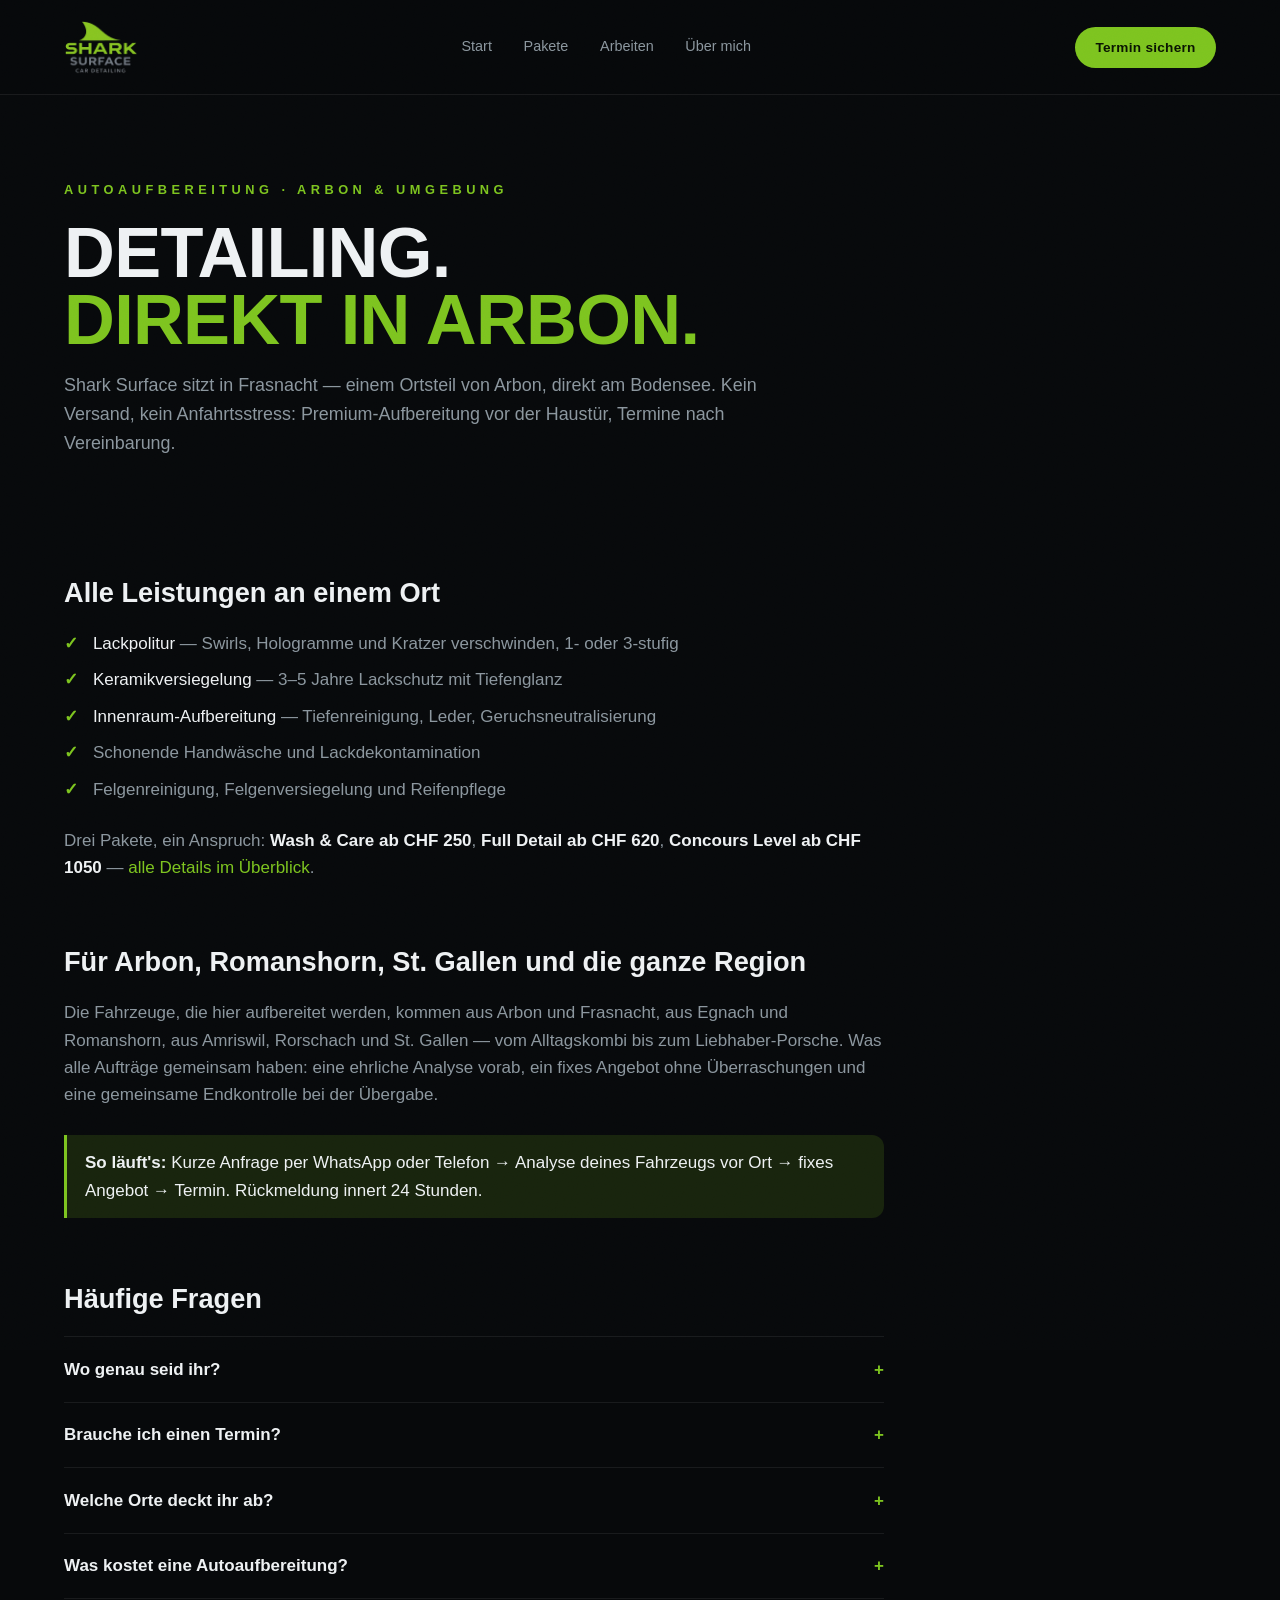
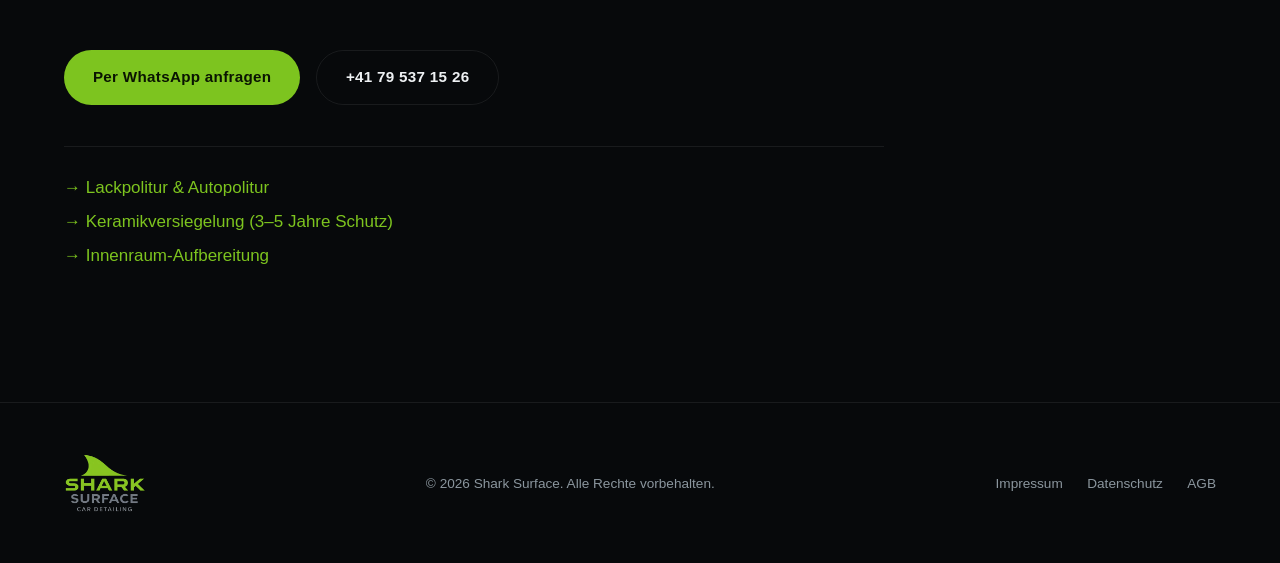
==== site/autoaufbereitung-arbon.html @ 65bb44ad "4 SEO-Unterseiten: Keramikversiegelung, Lackpolitur, Innenraum, Arbon & Region - Eigenständige Seite" ====
<!DOCTYPE html>
<html lang="de">
<head>
  <meta charset="UTF-8">
  <meta name="viewport" content="width=device-width, initial-scale=1.0">
  <title>Autoaufbereitung Arbon — Shark Surface Car Detailing</title>
  <meta name="description" content="Autoaufbereitung direkt in Arbon (Frasnacht): Handwäsche, Lackpolitur, Keramikversiegelung, Innenraum-Aufbereitung. Auch für Romanshorn, Amriswil &amp; St. Gallen.">
  <link rel="canonical" href="https://sharksurface.ch/autoaufbereitung-arbon.html">
  <meta property="og:type" content="website">
  <meta property="og:site_name" content="Shark Surface">
  <meta property="og:title" content="Autoaufbereitung Arbon — Shark Surface Car Detailing">
  <meta property="og:description" content="Autoaufbereitung direkt in Arbon (Frasnacht): Handwäsche, Lackpolitur, Keramikversiegelung, Innenraum-Aufbereitung.">
  <meta property="og:url" content="https://sharksurface.ch/autoaufbereitung-arbon.html">
  <meta property="og:image" content="https://sharksurface.ch/assets/img/hero.webp">
  <meta property="og:locale" content="de_CH">
  <script type="application/ld+json">
  {
    "@context": "https://schema.org",
    "@graph": [
      {
        "@type": "BreadcrumbList",
        "itemListElement": [
          {
            "@type": "ListItem",
            "position": 1,
            "name": "Start",
            "item": "https://sharksurface.ch/"
          },
          {
            "@type": "ListItem",
            "position": 2,
            "name": "Autoaufbereitung Arbon",
            "item": "https://sharksurface.ch/autoaufbereitung-arbon.html"
          }
        ]
      },
      {
        "@type": "Service",
        "name": "Autoaufbereitung Arbon",
        "serviceType": "Autoaufbereitung und Car Detailing",
        "description": "Komplette Fahrzeugaufbereitung in Arbon (Ortsteil Frasnacht): Handwäsche, Lackpolitur, Keramikversiegelung und Innenraum-Aufbereitung.",
        "url": "https://sharksurface.ch/autoaufbereitung-arbon.html",
        "areaServed": [
          "Arbon",
          "Frasnacht",
          "Egnach",
          "Romanshorn",
          "Amriswil",
          "Rorschach",
          "St. Gallen",
          "Thurgau"
        ],
        "provider": {
          "@type": "AutomotiveBusiness",
          "name": "Shark Surface",
          "telephone": "+41795371526",
          "address": {
            "@type": "PostalAddress",
            "streetAddress": "Egnacherstrasse 60",
            "addressLocality": "Frasnacht",
            "postalCode": "9320",
            "addressCountry": "CH"
          }
        }
      },
      {
        "@type": "FAQPage",
        "mainEntity": [
          {
            "@type": "Question",
            "name": "Wo genau seid ihr?",
            "acceptedAnswer": {
              "@type": "Answer",
              "text": "Egnacherstrasse 60, 9320 Frasnacht — Frasnacht gehört zu Arbon, direkt am Bodensee. Termine nach Vereinbarung."
            }
          },
          {
            "@type": "Question",
            "name": "Brauche ich einen Termin?",
            "acceptedAnswer": {
              "@type": "Answer",
              "text": "Ja — gearbeitet wird ausschliesslich nach Vereinbarung, damit jedes Fahrzeug die volle Aufmerksamkeit bekommt. Rückmeldung auf Anfragen innert 24 Stunden."
            }
          },
          {
            "@type": "Question",
            "name": "Welche Orte deckt ihr ab?",
            "acceptedAnswer": {
              "@type": "Answer",
              "text": "Arbon, Egnach, Romanshorn, Amriswil, Rorschach, St. Gallen und die ganze Bodenseeregion — aufbereitet wird vor Ort in Frasnacht."
            }
          },
          {
            "@type": "Question",
            "name": "Was kostet eine Autoaufbereitung?",
            "acceptedAnswer": {
              "@type": "Answer",
              "text": "Wash & Care ab CHF 250, Full Detail ab CHF 620, Concours Level mit Keramikversiegelung ab CHF 1050 — verbindliches Angebot nach der kostenlosen Analyse."
            }
          }
        ]
      }
    ]
  }
  </script>
  <link rel="icon" type="image/png" href="favicon.png">
  <link rel="apple-touch-icon" href="favicon.png">
  <link rel="stylesheet" href="css/main.css">
</head>
<body>

  <nav class="nav" style="background:rgba(7,9,11,.92);backdrop-filter:blur(12px);border-bottom:1px solid var(--line)" aria-label="Hauptnavigation">
    <a class="nav-logo" href="index.html" aria-label="Shark Surface — zur Startseite">
      <img class="nav-logo-img" src="assets/img/logo.webp" alt="Shark Surface — Car Detailing">
    </a>
    <div class="nav-links">
      <a href="index.html">Start</a>
      <a href="index.html#pakete">Pakete</a>
      <a href="index.html#arbeiten">Arbeiten</a>
      <a href="index.html#ueber">Über mich</a>
    </div>
    <a class="btn" href="index.html#kontakt">Termin sichern</a>
  </nav>

  <main>
    <header class="svc-hero">
      <p class="kicker">Autoaufbereitung · Arbon &amp; Umgebung</p>
      <h1 class="display h-lg">Detailing.<br><span style="color:var(--accent)">Direkt in Arbon.</span></h1>
      <p class="lead">Shark Surface sitzt in Frasnacht — einem Ortsteil von Arbon, direkt am Bodensee. Kein Versand, kein Anfahrtsstress: Premium-Aufbereitung vor der Haustür, Termine nach Vereinbarung.</p>
    </header>

    <section class="section" style="padding-top:clamp(40px,6vh,72px)">
      <div class="svc">
        <h2>Alle Leistungen an einem Ort</h2>
        <ul class="checks">
          <li><a href="lackpolitur.html" style="color:var(--text)">Lackpolitur</a> — Swirls, Hologramme und Kratzer verschwinden, 1- oder 3-stufig</li>
          <li><a href="keramikversiegelung.html" style="color:var(--text)">Keramikversiegelung</a> — 3–5 Jahre Lackschutz mit Tiefenglanz</li>
          <li><a href="innenraumaufbereitung.html" style="color:var(--text)">Innenraum-Aufbereitung</a> — Tiefenreinigung, Leder, Geruchsneutralisierung</li>
          <li>Schonende Handwäsche und Lackdekontamination</li>
          <li>Felgenreinigung, Felgenversiegelung und Reifenpflege</li>
        </ul>
        <p>Drei Pakete, ein Anspruch: <strong style="color:var(--text)">Wash &amp; Care ab CHF 250</strong>, <strong style="color:var(--text)">Full Detail ab CHF 620</strong>, <strong style="color:var(--text)">Concours Level ab CHF 1050</strong> — <a href="index.html#pakete" style="color:var(--accent)">alle Details im Überblick</a>.</p>

        <h2>Für Arbon, Romanshorn, St. Gallen und die ganze Region</h2>
        <p>Die Fahrzeuge, die hier aufbereitet werden, kommen aus Arbon und Frasnacht, aus Egnach und Romanshorn, aus Amriswil, Rorschach und St. Gallen — vom Alltagskombi bis zum Liebhaber-Porsche. Was alle Aufträge gemeinsam haben: eine ehrliche Analyse vorab, ein fixes Angebot ohne Überraschungen und eine gemeinsame Endkontrolle bei der Übergabe.</p>

        <div class="price-hint">
          <strong>So läuft's:</strong> Kurze Anfrage per WhatsApp oder Telefon → Analyse deines Fahrzeugs vor Ort → fixes Angebot → Termin. Rückmeldung innert 24 Stunden.
        </div>

        <h2>Häufige Fragen</h2>
        <div class="faq">
          <details>
            <summary>Wo genau seid ihr?</summary>
            <p>Egnacherstrasse 60, 9320 Frasnacht — Frasnacht gehört zu Arbon, direkt am Bodensee. Termine nach Vereinbarung.</p>
          </details>
          <details>
            <summary>Brauche ich einen Termin?</summary>
            <p>Ja — gearbeitet wird ausschliesslich nach Vereinbarung, damit jedes Fahrzeug die volle Aufmerksamkeit bekommt. Rückmeldung auf Anfragen innert 24 Stunden.</p>
          </details>
          <details>
            <summary>Welche Orte deckt ihr ab?</summary>
            <p>Arbon, Egnach, Romanshorn, Amriswil, Rorschach, St. Gallen und die ganze Bodenseeregion — aufbereitet wird vor Ort in Frasnacht.</p>
          </details>
          <details>
            <summary>Was kostet eine Autoaufbereitung?</summary>
            <p>Wash &amp; Care ab CHF 250, Full Detail ab CHF 620, Concours Level mit Keramikversiegelung ab CHF 1050 — verbindliches Angebot nach der kostenlosen Analyse.</p>
          </details>
        </div>

        <div class="svc-cta">
          <a class="btn" href="https://wa.me/41795371526" target="_blank" rel="noopener">Per WhatsApp anfragen</a>
          <a class="btn-ghost" href="tel:+41795371526">+41 79 537 15 26</a>
        </div>

        <ul class="svc-links">
          <li><a href="lackpolitur.html">→ Lackpolitur &amp; Autopolitur</a></li>
          <li><a href="keramikversiegelung.html">→ Keramikversiegelung (3–5 Jahre Schutz)</a></li>
          <li><a href="innenraumaufbereitung.html">→ Innenraum-Aufbereitung</a></li>
        </ul>
      </div>
    </section>
  </main>

  <footer class="footer">
    <span class="nav-logo">
      <img class="footer-logo-img" src="assets/img/logo.webp" alt="Shark Surface — Car Detailing" loading="lazy">
    </span>
    <span>© 2026 Shark Surface. Alle Rechte vorbehalten.</span>
    <div class="footer-links">
      <a href="impressum.html">Impressum</a>
      <a href="datenschutz.html">Datenschutz</a>
      <a href="agb.html">AGB</a>
    </div>
  </footer>

</body>
</html>
---- site/css/main.css ----
/* ============================================================
   SHARK SURFACE — Design-System
   Dunkles Studio, Logo-Grün-Akzent (#7dc41f), Schweizer Hochdeutsch (ss)
   ============================================================ */

:root {
  --bg: #07090b;
  --bg-2: #0d1114;
  --bg-3: #12181d;
  --accent: #7dc41f;
  --accent-soft: rgba(125, 196, 31, 0.14);
  --text: #eef1f3;
  --muted: #8b969e;
  --line: rgba(238, 241, 243, 0.08);
  --font-display: "Archivo Black", "Arial Black", Impact, sans-serif;
  --font-body: -apple-system, BlinkMacSystemFont, "Segoe UI", Roboto, Helvetica, Arial, sans-serif;
  --pad: clamp(20px, 5vw, 96px);
}

*, *::before, *::after { box-sizing: border-box; margin: 0; padding: 0; }
html { scroll-behavior: auto; overflow-x: clip; }
html.lenis, html.lenis body { height: auto; }
.lenis.lenis-smooth { scroll-behavior: auto !important; }

body {
  background: var(--bg);
  color: var(--text);
  font-family: var(--font-body);
  font-size: 17px;
  line-height: 1.6;
  -webkit-font-smoothing: antialiased;
  overflow-x: hidden;
}

::selection { background: var(--accent); color: #0a1402; }

img, canvas { display: block; max-width: 100%; }
p, li, h1, h2, h3 { overflow-wrap: break-word; hyphens: auto; }
a { color: inherit; text-decoration: none; }
ul, ol { list-style: none; }

/* Grain-Overlay */
body::after {
  content: "";
  position: fixed;
  inset: -50%;
  width: 200%;
  height: 200%;
  pointer-events: none;
  z-index: 9999;
  opacity: 0.05;
  mix-blend-mode: overlay;
  background-image: url("data:image/svg+xml,%3Csvg xmlns='http://www.w3.org/2000/svg' width='240' height='240'%3E%3Cfilter id='n'%3E%3CfeTurbulence type='fractalNoise' baseFrequency='0.9' numOctaves='2'/%3E%3C/filter%3E%3Crect width='240' height='240' filter='url(%23n)'/%3E%3C/svg%3E");
  animation: grain 9s steps(6) infinite;
}
@keyframes grain {
  0%, 100% { transform: translate(0, 0); }
  25% { transform: translate(-4%, 3%); }
  50% { transform: translate(3%, -4%); }
  75% { transform: translate(-2%, -2%); }
}

/* Reduzierte Bewegung: auch CSS-Loops (Grain, Scroll-Hint) stilllegen */
@media (prefers-reduced-motion: reduce) {
  body::after, .scroll-hint::after { animation: none; }
}
html.reduced body::after, html.reduced .scroll-hint::after { animation: none; }

/* ---------- Typo ---------- */
.display {
  font-family: var(--font-display);
  font-weight: 900;
  text-transform: uppercase;
  letter-spacing: -0.01em;
  line-height: 0.95;
}
.h-xl { font-size: clamp(1.6rem, 11.5vw, 8.5rem); }
.h-lg { font-size: clamp(2.2rem, 5.5vw, 4.5rem); }
.h-md { font-size: clamp(1.4rem, 2.6vw, 2.1rem); }
.kicker {
  color: var(--accent);
  font-size: 0.8rem;
  font-weight: 700;
  text-transform: uppercase;
  letter-spacing: 0.35em;
  margin-bottom: 1.2rem;
}
.lead { color: var(--muted); font-size: clamp(1rem, 1.4vw, 1.2rem); max-width: 34em; }

/* ---------- Buttons ---------- */
.btn, .btn-ghost {
  display: inline-flex;
  align-items: center;
  gap: 0.6em;
  padding: 0.95em 1.9em;
  border-radius: 999px;
  font-weight: 700;
  font-size: 0.95rem;
  letter-spacing: 0.02em;
  cursor: pointer;
  transition: transform 0.35s cubic-bezier(0.22, 1, 0.36, 1), box-shadow 0.35s, background 0.35s, border-color 0.35s;
  will-change: transform;
}
.btn {
  background: var(--accent);
  color: #0a1402;
  box-shadow: 0 0 0 0 rgba(125, 196, 31, 0.4);
}
.btn:hover { transform: translateY(-2px); box-shadow: 0 12px 40px -8px rgba(125, 196, 31, 0.55); }
.btn-ghost { border: 1px solid var(--line); color: var(--text); background: transparent; }
.btn-ghost:hover { transform: translateY(-2px); border-color: var(--accent); background: var(--accent-soft); }

/* ---------- Panel (Glas-Karte) ---------- */
.panel {
  background: rgba(13, 17, 20, 0.72);
  border: 1px solid var(--line);
  border-radius: 20px;
  backdrop-filter: blur(18px);
  -webkit-backdrop-filter: blur(18px);
}

/* ---------- Nav ---------- */
.nav {
  position: fixed;
  top: 0; left: 0; right: 0;
  z-index: 100;
  display: flex;
  align-items: center;
  justify-content: space-between;
  padding: 18px var(--pad);
  transition: background 0.4s, backdrop-filter 0.4s, box-shadow 0.4s, padding 0.4s;
}
.nav.scrolled {
  background: rgba(7, 9, 11, 0.75);
  backdrop-filter: blur(16px);
  -webkit-backdrop-filter: blur(16px);
  box-shadow: 0 1px 0 var(--line);
  padding-top: 12px;
  padding-bottom: 12px;
}
.nav-logo {
  font-family: var(--font-display);
  font-size: 1.05rem;
  letter-spacing: 0.08em;
  text-transform: uppercase;
  display: inline-flex;
  align-items: center;
  gap: 9px;
}
.nav-logo-img { height: 58px; width: auto; display: block; transition: height 0.4s; }
.nav.scrolled .nav-logo-img { height: 44px; }
.footer-logo-img { height: 64px; width: auto; display: block; }
.nav-links { display: flex; gap: 2.2em; font-size: 0.9rem; color: var(--muted); }
.nav-links a { position: relative; transition: color 0.3s; }
.nav-links a::after {
  content: "";
  position: absolute;
  left: 0; bottom: -6px;
  width: 100%; height: 1px;
  background: var(--accent);
  transform: scaleX(0);
  transform-origin: right;
  transition: transform 0.35s cubic-bezier(0.22, 1, 0.36, 1);
}
.nav-links a:hover { color: var(--text); }
.nav-links a:hover::after { transform: scaleX(1); transform-origin: left; }
.nav .btn { padding: 0.7em 1.5em; font-size: 0.85rem; }
@media (max-width: 860px) { .nav-links { display: none; } }
@media (max-width: 400px) { .nav .btn { display: none; } }

/* ---------- Hero ---------- */
.hero {
  position: relative;
  min-height: 100svh;
  display: flex;
  flex-direction: column;
  justify-content: flex-end;
  padding: var(--pad);
  padding-bottom: clamp(60px, 10vh, 120px);
  overflow: hidden;
}
.hero-bg {
  position: absolute;
  inset: 0;
  z-index: -2;
}
.hero-bg img {
  width: 100%;
  height: 100%;
  object-fit: cover;
  filter: saturate(0.9) contrast(1.05);
}
.hero-bg::after {
  content: "";
  position: absolute;
  inset: 0;
  background:
    linear-gradient(180deg, rgba(7,9,11,0.55) 0%, rgba(7,9,11,0.15) 40%, rgba(7,9,11,0.92) 100%),
    radial-gradient(120% 60% at 70% 30%, transparent 0%, rgba(7,9,11,0.5) 100%);
}
.hero-title { margin: 0.2em 0 0.25em; }
.hero-title .line { display: block; overflow: hidden; }
.hero-title .word { display: inline-block; }
.hero-title .accent { color: var(--accent); }
.hero-sub { margin-bottom: 2.2em; }
.hero-ctas { display: flex; gap: 1em; flex-wrap: wrap; }
.scroll-hint {
  position: absolute;
  right: var(--pad);
  bottom: clamp(60px, 10vh, 120px);
  display: flex;
  flex-direction: column;
  align-items: center;
  gap: 12px;
  color: var(--muted);
  font-size: 0.72rem;
  letter-spacing: 0.3em;
  text-transform: uppercase;
  writing-mode: vertical-rl;
}
.scroll-hint::after {
  content: "";
  width: 1px;
  height: 56px;
  background: linear-gradient(var(--accent), transparent);
  animation: hint 2.2s ease-in-out infinite;
}
@keyframes hint {
  0% { transform: scaleY(0); transform-origin: top; }
  55% { transform: scaleY(1); transform-origin: top; }
  56% { transform-origin: bottom; }
  100% { transform: scaleY(0); transform-origin: bottom; }
}
@media (max-width: 860px) { .scroll-hint { display: none; } }

/* ---------- Die Fahrt ---------- */
.journey { position: relative; }
.journey-stage {
  position: relative;
  height: 100svh;
  overflow: hidden;
}
#journey-canvas {
  position: absolute;
  inset: 0;
  width: 100%;
  height: 100%;
}
.journey-intro {
  position: absolute;
  top: clamp(80px, 12vh, 140px);
  left: var(--pad);
  z-index: 3;
  text-shadow: 0 2px 24px rgba(7, 9, 11, 0.8);
}
.stop-panel {
  position: absolute;
  z-index: 3;
  bottom: clamp(24px, 8vh, 96px);
  width: min(420px, calc(100% - 2 * var(--pad)));
  padding: 28px 30px;
  opacity: 0;
  visibility: hidden; /* raus aus Tab-Reihenfolge & Accessibility-Tree */
  transform: translateY(28px);
  filter: blur(6px);
  pointer-events: none;
  transition: opacity 0.5s ease, transform 0.6s cubic-bezier(0.22, 1, 0.36, 1), filter 0.5s ease, visibility 0s 0.5s;
}
.stop-panel.active {
  opacity: 1;
  visibility: visible;
  transform: translateY(0);
  filter: blur(0);
  pointer-events: auto;
  transition: opacity 0.5s ease, transform 0.6s cubic-bezier(0.22, 1, 0.36, 1), filter 0.5s ease, visibility 0s;
}
.stop-panel.pos-left { left: var(--pad); }
.stop-panel.pos-right { right: var(--pad); }
.stop-num {
  color: var(--accent);
  font-family: var(--font-display);
  font-size: 0.9rem;
  letter-spacing: 0.2em;
}
.stop-panel h3 { margin: 0.35em 0 0.4em; }
.stop-panel p { color: var(--muted); font-size: 0.95rem; }
.stop-link {
  display: inline-block;
  margin-top: 1em;
  color: var(--accent);
  font-weight: 700;
  font-size: 0.9rem;
}
.stop-link span { display: inline-block; transition: transform 0.3s; }
.stop-link:hover span { transform: translateX(5px); }
.journey-progress {
  position: absolute;
  right: calc(var(--pad) / 2);
  top: 50%;
  transform: translateY(-50%);
  z-index: 3;
  display: flex;
  flex-direction: column;
  gap: 14px;
}
.journey-dot {
  width: 8px;
  height: 8px;
  border-radius: 50%;
  background: rgba(238, 241, 243, 0.18);
  transition: background 0.4s, box-shadow 0.4s;
}
.journey-dot.active {
  background: var(--accent);
  box-shadow: 0 0 12px rgba(125, 196, 31, 0.7);
}
@media (max-width: 768px) {
  .stop-panel.pos-left, .stop-panel.pos-right { left: var(--pad); right: var(--pad); width: auto; }
  .journey-progress { right: 8px; }
}

/* Statischer Fallback (reduced motion / kein JS) */
html.reduced .journey-stage { height: auto; overflow: visible; }
html.reduced .journey-intro { position: static; padding: var(--pad); padding-bottom: 0; }
.journey-static {
  display: grid;
  gap: clamp(32px, 6vh, 64px);
  padding: var(--pad);
}
.journey-static-item { position: relative; }
.journey-static-item img {
  width: 100%;
  border-radius: 20px;
  border: 1px solid var(--line);
}
.journey-static-item .stop-panel {
  position: static;
  width: min(480px, 100%);
  margin-top: -60px;
  margin-left: clamp(0px, 4vw, 48px);
}

/* No-JS: Canvas/Progress verstecken, statischer Hinweis sichtbar */
.journey-noscript { padding: var(--pad); display: grid; gap: 32px; }
.journey-noscript figure { position: relative; }
.journey-noscript img { width: 100%; border-radius: 20px; border: 1px solid var(--line); }
.journey-noscript figcaption { margin-top: 0.8em; font-weight: 700; }
.journey-noscript figcaption p { color: var(--muted); font-weight: 400; font-size: 0.95rem; }

/* ---------- Sektionen allgemein ---------- */
.section { padding: clamp(90px, 14vh, 160px) var(--pad); position: relative; }
.section-head { margin-bottom: clamp(40px, 6vh, 72px); max-width: 900px; }

/* Reveal-Defaults (JS setzt Animation; ohne JS sichtbar via noscript) */
.reveal { opacity: 0; }

/* ---------- Vorher/Nachher-Vergleich ---------- */
.compare {
  --pos: 50%;
  position: relative;
  border-radius: 24px;
  overflow: hidden;
  border: 1px solid var(--line);
  aspect-ratio: 21 / 9;
  cursor: ew-resize;
  user-select: none;
  -webkit-user-select: none;
  touch-action: pan-y;
}
@media (max-width: 700px) { .compare { aspect-ratio: 4 / 3; } }
.compare img {
  position: absolute;
  inset: 0;
  width: 100%;
  height: 100%;
  object-fit: cover;
  pointer-events: none;
}
.compare-before-wrap {
  position: absolute;
  inset: 0;
  clip-path: inset(0 calc(100% - var(--pos)) 0 0);
}
.compare-handle {
  position: absolute;
  top: 0;
  bottom: 0;
  left: var(--pos);
  width: 2px;
  margin-left: -1px;
  background: var(--accent);
  box-shadow: 0 0 18px rgba(125, 196, 31, 0.65);
  pointer-events: none;
}
.compare-handle span {
  position: absolute;
  top: 50%;
  left: 50%;
  transform: translate(-50%, -50%);
  width: 44px;
  height: 44px;
  border-radius: 50%;
  background: var(--accent);
  display: grid;
  place-items: center;
  color: #0a1402;
  font-weight: 800;
  font-size: 1rem;
}
.compare-handle span::before { content: "⟷"; }
.compare-label {
  position: absolute;
  bottom: 18px;
  padding: 6px 14px;
  border-radius: 999px;
  font-size: 0.72rem;
  font-weight: 800;
  letter-spacing: 0.25em;
  text-transform: uppercase;
  background: rgba(7, 9, 11, 0.65);
  backdrop-filter: blur(8px);
  pointer-events: none;
}
.label-before { left: 18px; color: var(--muted); }
.label-after { right: 18px; color: var(--accent); }

/* ---------- Pakete ---------- */
.pricing-grid {
  display: grid;
  grid-template-columns: repeat(auto-fit, minmax(min(280px, 100%), 1fr));
  gap: 24px;
  align-items: start;
}
.price-card {
  position: relative;
  padding: 36px 32px;
  display: flex;
  flex-direction: column;
  gap: 0.9em;
  transition: transform 0.4s cubic-bezier(0.22, 1, 0.36, 1), border-color 0.4s;
}
.price-card:hover { transform: translateY(-6px); border-color: rgba(125, 196, 31, 0.4); }
.price-card.featured { border-color: var(--accent); box-shadow: 0 20px 60px -30px rgba(125, 196, 31, 0.45); }
.badge {
  position: absolute;
  top: -13px;
  left: 32px;
  background: var(--accent);
  color: #0a1402;
  font-size: 0.72rem;
  font-weight: 800;
  letter-spacing: 0.08em;
  text-transform: uppercase;
  padding: 5px 14px;
  border-radius: 999px;
}
.price-note { color: var(--muted); font-size: 0.92rem; min-height: 3.2em; }
.price { font-family: var(--font-display); font-size: 3rem; line-height: 1; }
.price span { font-size: 0.9rem; color: var(--muted); font-family: var(--font-body); font-weight: 600; }
.price-card ul { display: grid; gap: 0.55em; margin: 0.4em 0 1.4em; color: var(--muted); font-size: 0.95rem; }
.price-card li { padding-left: 1.5em; position: relative; }
.price-card li::before { content: "✓"; position: absolute; left: 0; color: var(--accent); font-weight: 800; }
.price-card .btn, .price-card .btn-ghost { justify-content: center; margin-top: auto; }

/* ---------- Ablauf ---------- */
.steps {
  display: grid;
  grid-template-columns: repeat(auto-fit, minmax(min(220px, 100%), 1fr));
  gap: 32px;
  counter-reset: none;
}
.step { position: relative; padding-top: 24px; border-top: 1px solid var(--line); }
.step-num { color: var(--accent); font-size: 1rem; letter-spacing: 0.15em; }
.step h3 { margin: 0.7em 0 0.4em; font-size: 1.15rem; }
.step p { color: var(--muted); font-size: 0.95rem; }

/* ---------- Arbeiten ---------- */
.work-grid {
  display: grid;
  grid-template-columns: repeat(auto-fit, minmax(min(280px, 100%), 1fr));
  gap: 20px;
}
.work-card {
  position: relative;
  border-radius: 18px;
  overflow: hidden;
  aspect-ratio: 4 / 3;
  border: 1px solid var(--line);
}
.work-card.featured { grid-column: span 2; }
@media (max-width: 700px) { .work-card.featured { grid-column: span 1; } }
.work-card img {
  width: 100%;
  height: 100%;
  object-fit: cover;
  transition: transform 0.8s cubic-bezier(0.22, 1, 0.36, 1), filter 0.6s;
  filter: saturate(0.85);
}
.work-card:hover img { transform: scale(1.05); filter: saturate(1); }
.work-card figcaption {
  position: absolute;
  left: 0; right: 0; bottom: 0;
  padding: 40px 22px 18px;
  background: linear-gradient(transparent, rgba(7, 9, 11, 0.9));
  font-weight: 600;
  font-size: 0.95rem;
}
.work-card figcaption span {
  display: block;
  color: var(--accent);
  font-size: 0.7rem;
  font-weight: 800;
  text-transform: uppercase;
  letter-spacing: 0.25em;
  margin-bottom: 4px;
}

/* ---------- Kundenstimmen ---------- */
.quotes-grid {
  display: grid;
  grid-template-columns: repeat(auto-fit, minmax(min(280px, 100%), 1fr));
  gap: 24px;
}
.quote-card {
  padding: 32px 30px;
  display: flex;
  flex-direction: column;
  gap: 1em;
}
.stars { color: var(--accent); letter-spacing: 0.2em; font-size: 0.95rem; }
.quote-card blockquote {
  font-size: 1.05rem;
  line-height: 1.55;
  color: var(--text);
}
.quote-card figcaption { font-weight: 700; margin-top: auto; }
.quote-card figcaption span { display: block; color: var(--muted); font-weight: 400; font-size: 0.85rem; }

/* ---------- Über mich ---------- */
.about-grid {
  display: grid;
  grid-template-columns: 1.4fr 1fr;
  gap: clamp(32px, 6vw, 96px);
  align-items: start;
}
@media (max-width: 900px) { .about-grid { grid-template-columns: 1fr; } }
.about-text { color: var(--muted); max-width: 36em; margin-bottom: 1.2em; }
.about-grid h2 { margin-bottom: 0.5em; }
.timeline { margin-top: 2.2em; display: grid; gap: 1.1em; }
.timeline li {
  display: flex;
  gap: 1.2em;
  align-items: baseline;
  color: var(--muted);
  border-left: 1px solid var(--line);
  padding-left: 1.4em;
}
.timeline .year { color: var(--accent); font-size: 0.95rem; min-width: 3.2em; }
.about-quote {
  margin-top: clamp(56px, 10vh, 110px);
  text-align: center;
}
.about-quote p {
  font-family: var(--font-display);
  font-size: clamp(1.3rem, 3.2vw, 2.6rem);
  text-transform: uppercase;
  line-height: 1.2;
  letter-spacing: 0.01em;
}
.about-quote p::before {
  content: "\201D";
  display: block;
  color: var(--accent);
  font-size: 2em;
  line-height: 0.4;
  margin-bottom: 0.25em;
}
.founder img { border-radius: 20px; border: 1px solid var(--line); }
.founder figcaption { margin-top: 1em; font-weight: 700; }
.founder figcaption span { color: var(--muted); font-weight: 400; font-size: 0.9rem; }

/* ---------- Kontakt ---------- */
.contact-grid {
  display: grid;
  grid-template-columns: repeat(auto-fit, minmax(min(240px, 100%), 1fr));
  gap: 20px;
  margin-bottom: 2.5em;
}
.contact-card {
  padding: 30px 28px;
  display: flex;
  flex-direction: column;
  gap: 0.4em;
  transition: transform 0.4s cubic-bezier(0.22, 1, 0.36, 1), border-color 0.4s, background 0.4s;
}
.contact-card:hover {
  transform: translateY(-4px);
  border-color: var(--accent);
  background: var(--accent-soft);
}
.contact-label {
  color: var(--accent);
  font-size: 0.75rem;
  font-weight: 800;
  text-transform: uppercase;
  letter-spacing: 0.25em;
}
.contact-value { font-weight: 700; font-size: 1.1rem; }
.contact-location { color: var(--muted); font-size: 0.9rem; }

/* ---------- Footer ---------- */
.footer {
  border-top: 1px solid var(--line);
  padding: 48px var(--pad);
  display: flex;
  flex-wrap: wrap;
  gap: 1.5em;
  align-items: center;
  justify-content: space-between;
  color: var(--muted);
  font-size: 0.85rem;
}
.footer-links { display: flex; gap: 1.8em; flex-wrap: wrap; }
.footer-links a:hover { color: var(--text); }

/* ---------- Rechtsseiten ---------- */
.legal {
  max-width: 760px;
  margin: 0 auto;
  padding: 140px var(--pad) 100px;
}
.legal h1 { margin-bottom: 1em; }
.legal h2 { font-size: 1.1rem; margin: 2em 0 0.6em; }
.legal p { color: var(--muted); margin-bottom: 1em; }
.legal .back { color: var(--accent); display: inline-block; margin-bottom: 3em; }

/* ---------- Service-Unterseiten ---------- */
.svc-hero { padding: clamp(140px, 20vh, 210px) var(--pad) 0; max-width: 1000px; }
.svc-hero .lead { max-width: 720px; margin-top: 1em; }
.svc { max-width: 820px; }
.svc p { color: var(--muted); margin-bottom: 1.2em; }
.svc h2 { font-family: var(--font-display); font-size: clamp(1.2rem, 2.4vw, 1.7rem); line-height: 1.15; margin: 2.4em 0 0.8em; }
.svc ul.checks { margin: 0 0 1.4em; }
.svc ul.checks li { padding-left: 1.7em; position: relative; margin-bottom: 0.55em; color: var(--muted); }
.svc ul.checks li::before { content: "✓"; position: absolute; left: 0; color: var(--accent); font-weight: 700; }
.svc .price-hint { border-left: 3px solid var(--accent); background: var(--accent-soft); padding: 14px 18px; border-radius: 0 12px 12px 0; color: var(--text); margin: 1.6em 0; }
.faq details { border-bottom: 1px solid var(--line); padding: 1.1em 0; }
.faq details:first-of-type { border-top: 1px solid var(--line); }
.faq summary { cursor: pointer; font-weight: 600; color: var(--text); list-style: none; display: flex; justify-content: space-between; gap: 16px; }
.faq summary::-webkit-details-marker { display: none; }
.faq summary::after { content: "+"; color: var(--accent); flex-shrink: 0; }
.faq details[open] summary::after { content: "–"; }
.faq details p { color: var(--muted); margin: 0.8em 0 0; }
.svc-cta { margin-top: 3em; display: flex; gap: 16px; flex-wrap: wrap; }
.svc-links { margin-top: 2.4em; padding-top: 1.6em; border-top: 1px solid var(--line); }
.svc-links a { color: var(--accent); }
.svc-links li { margin-bottom: 0.4em; }
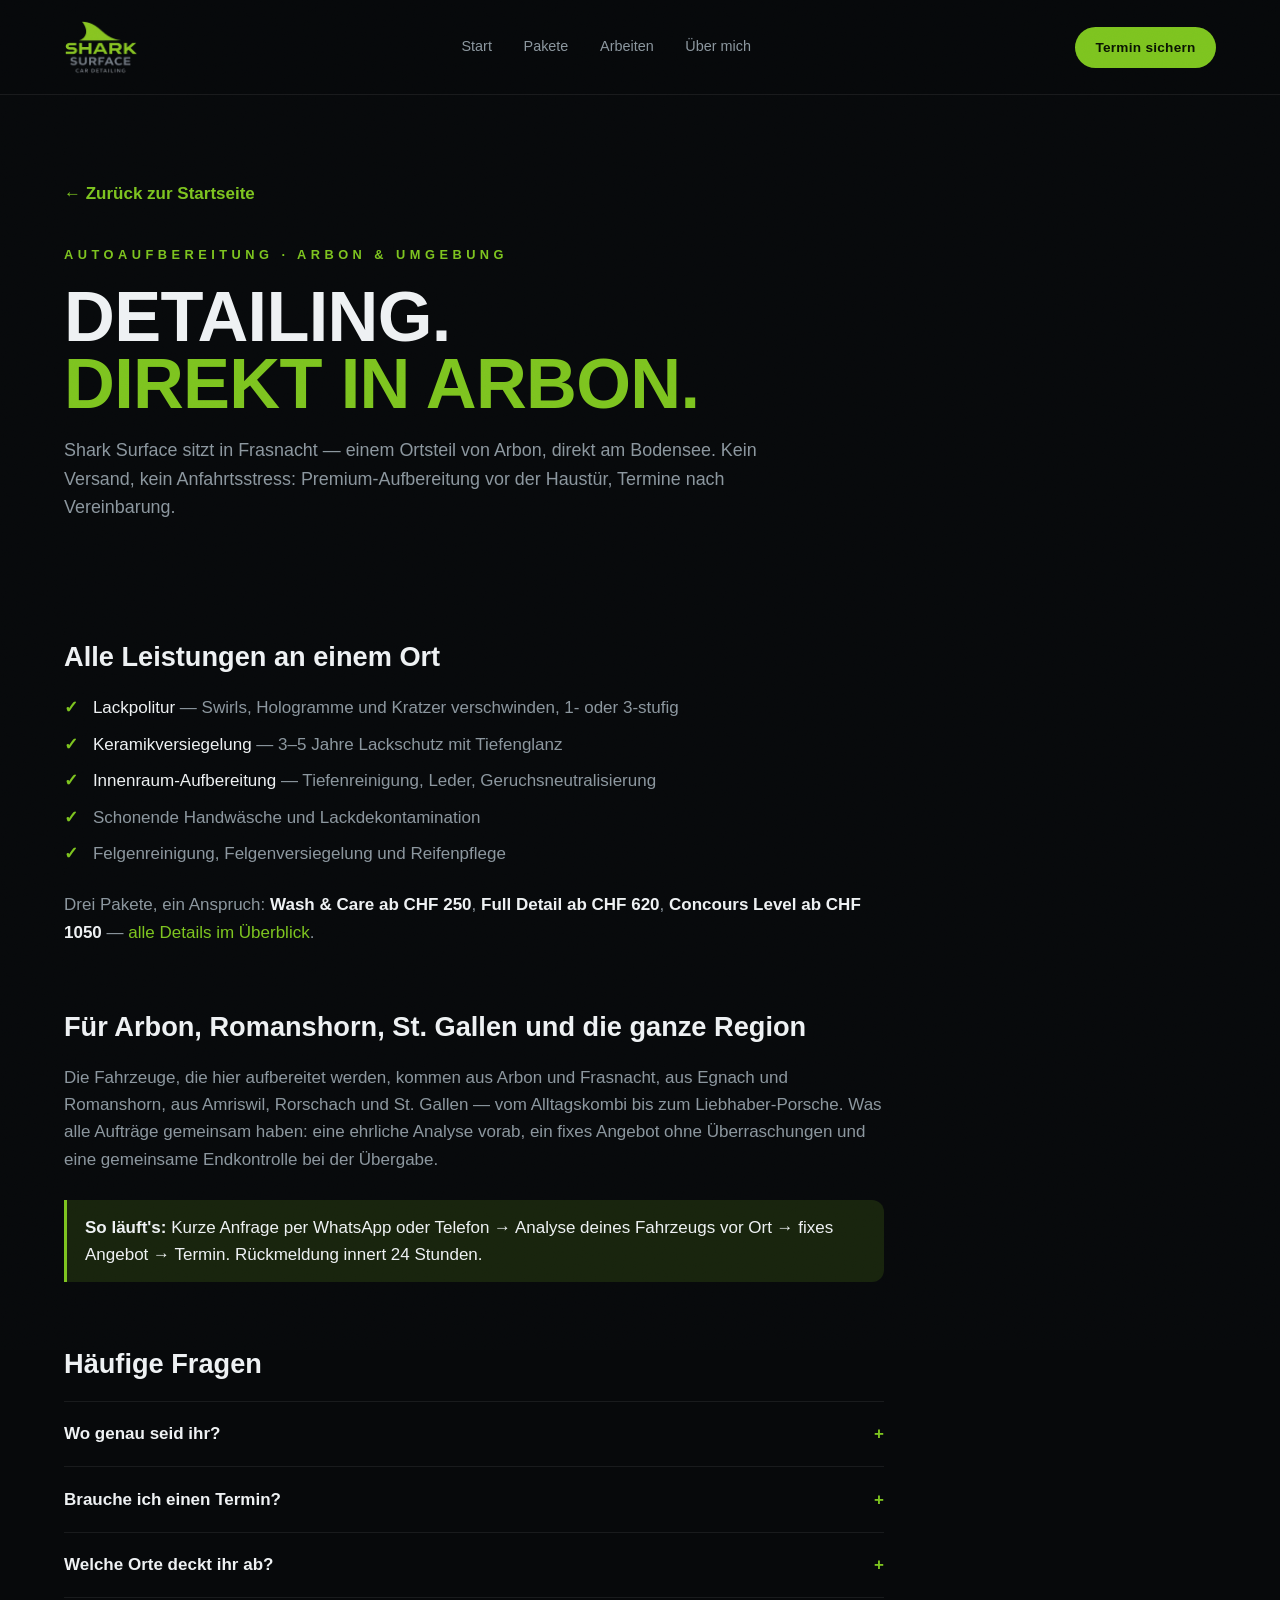
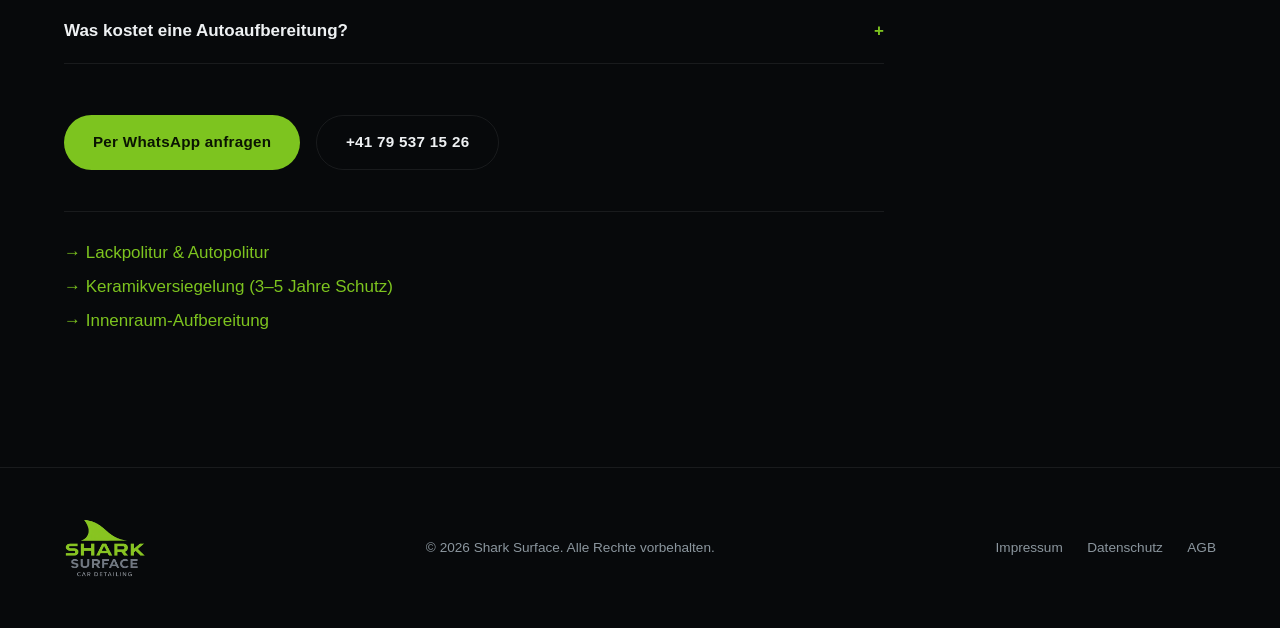
==== commit 09e5232a: "Zurück-Button auf allen Unterseiten Co-Authored-By: Claude Fable 5 <noreply@anthropic.com>" ====
--- a/site/autoaufbereitung-arbon.html
+++ b/site/autoaufbereitung-arbon.html
@@ -124,6 +124,7 @@
 
   <main>
     <header class="svc-hero">
+      <a class="back" href="index.html">← Zurück zur Startseite</a>
       <p class="kicker">Autoaufbereitung · Arbon &amp; Umgebung</p>
       <h1 class="display h-lg">Detailing.<br><span style="color:var(--accent)">Direkt in Arbon.</span></h1>
       <p class="lead">Shark Surface sitzt in Frasnacht — einem Ortsteil von Arbon, direkt am Bodensee. Kein Versand, kein Anfahrtsstress: Premium-Aufbereitung vor der Haustür, Termine nach Vereinbarung.</p>
--- a/site/css/main.css
+++ b/site/css/main.css
@@ -655,3 +655,6 @@
 .svc-links { margin-top: 2.4em; padding-top: 1.6em; border-top: 1px solid var(--line); }
 .svc-links a { color: var(--accent); }
 .svc-links li { margin-bottom: 0.4em; }
+
+.svc-hero .back { color: var(--accent); display: inline-block; margin-bottom: 2.2em; font-weight: 600; }
+.svc-hero .back:hover { text-decoration: underline; }
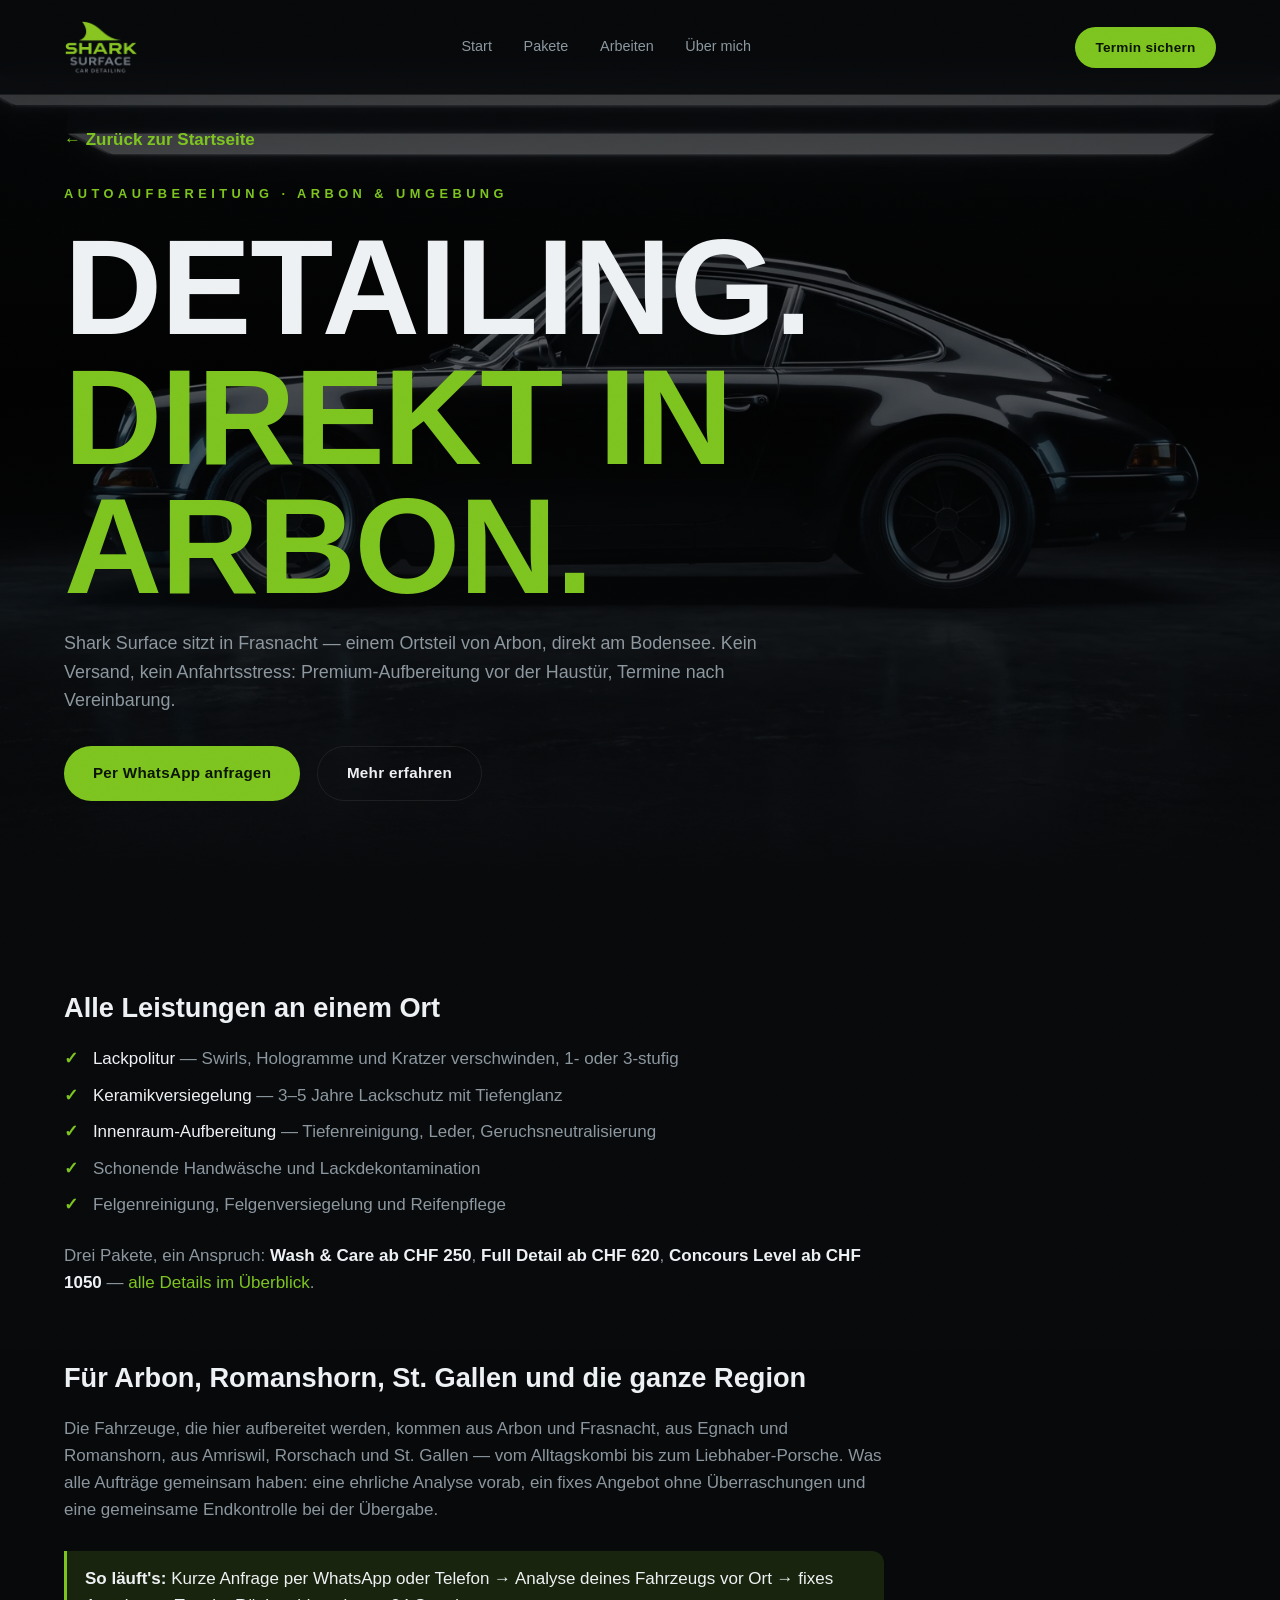
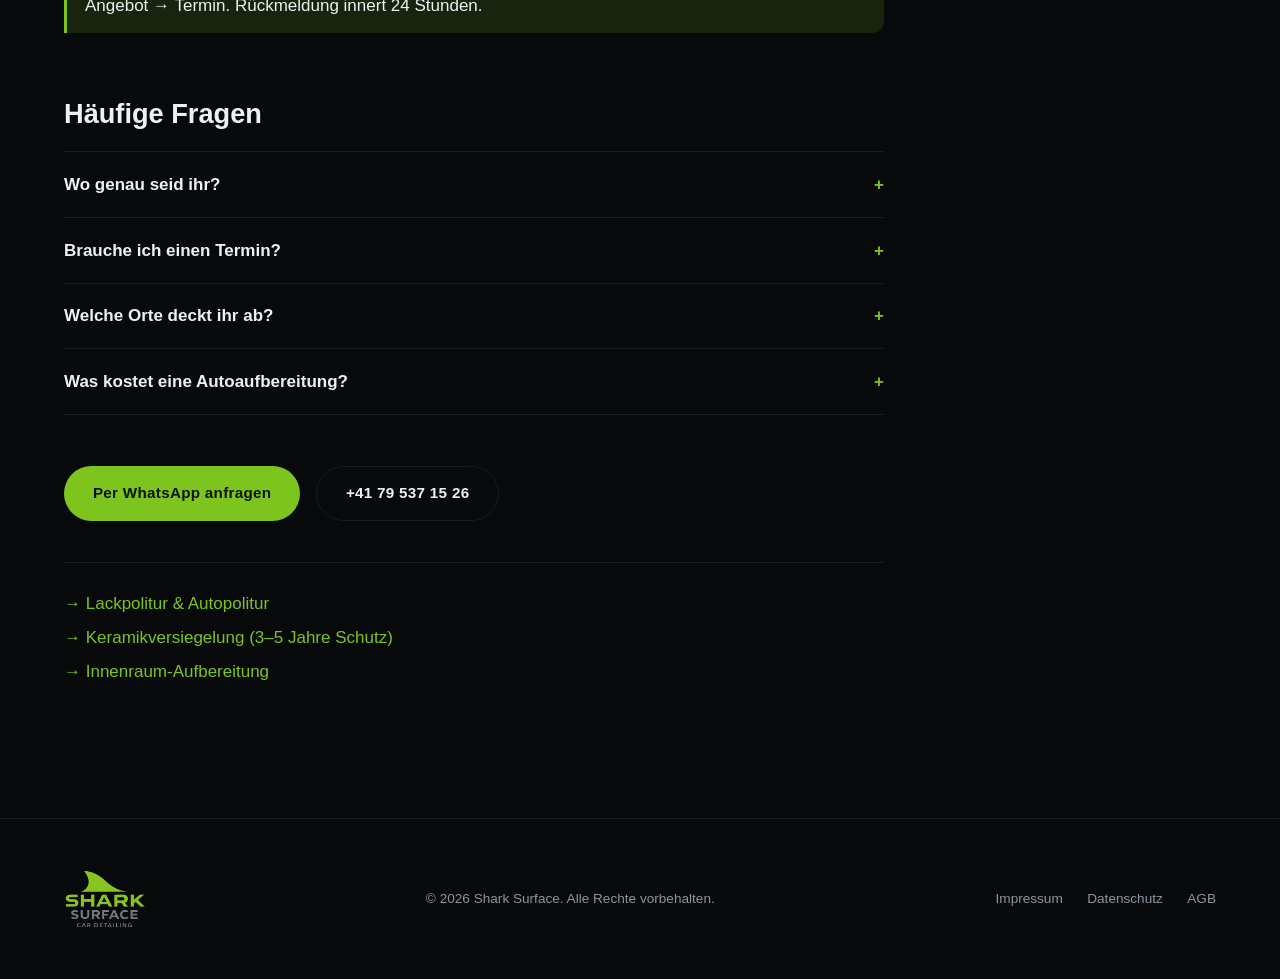
==== commit 1f7be47e: "Visuelle Bild-Heroes für alle vier Unterseiten - Vollflächiges, abgedunkeltes Galerie-Bild mit Verla" ====
--- a/site/autoaufbereitung-arbon.html
+++ b/site/autoaufbereitung-arbon.html
@@ -105,6 +105,7 @@
   </script>
   <link rel="icon" type="image/png" href="favicon.png">
   <link rel="apple-touch-icon" href="favicon.png">
+  <link rel="preload" as="image" href="assets/img/hero.webp">
   <link rel="stylesheet" href="css/main.css">
 </head>
 <body>
@@ -123,14 +124,21 @@
   </nav>
 
   <main>
-    <header class="svc-hero">
-      <a class="back" href="index.html">← Zurück zur Startseite</a>
-      <p class="kicker">Autoaufbereitung · Arbon &amp; Umgebung</p>
-      <h1 class="display h-lg">Detailing.<br><span style="color:var(--accent)">Direkt in Arbon.</span></h1>
-      <p class="lead">Shark Surface sitzt in Frasnacht — einem Ortsteil von Arbon, direkt am Bodensee. Kein Versand, kein Anfahrtsstress: Premium-Aufbereitung vor der Haustür, Termine nach Vereinbarung.</p>
+    <header class="svc-hero-visual">
+      <div class="svc-hero-bg"><img src="assets/img/hero.webp" alt="Frisch aufbereiteter Sportwagen im dunklen Studio" fetchpriority="high"></div>
+      <div class="svc-hero-content">
+        <a class="back" href="index.html">← Zurück zur Startseite</a>
+        <p class="kicker">Autoaufbereitung · Arbon &amp; Umgebung</p>
+        <h1 class="display h-xl">Detailing.<br><span style="color:var(--accent)">Direkt in Arbon.</span></h1>
+        <p class="lead">Shark Surface sitzt in Frasnacht — einem Ortsteil von Arbon, direkt am Bodensee. Kein Versand, kein Anfahrtsstress: Premium-Aufbereitung vor der Haustür, Termine nach Vereinbarung.</p>
+        <div class="hero-ctas">
+          <a class="btn" href="https://wa.me/41795371526" target="_blank" rel="noopener">Per WhatsApp anfragen</a>
+          <a class="btn-ghost" href="#details">Mehr erfahren</a>
+        </div>
+      </div>
     </header>
 
-    <section class="section" style="padding-top:clamp(40px,6vh,72px)">
+    <section class="section" id="details" style="padding-top:clamp(40px,6vh,72px)">
       <div class="svc">
         <h2>Alle Leistungen an einem Ort</h2>
         <ul class="checks">
--- a/site/css/main.css
+++ b/site/css/main.css
@@ -658,3 +658,15 @@
 
 .svc-hero .back { color: var(--accent); display: inline-block; margin-bottom: 2.2em; font-weight: 600; }
 .svc-hero .back:hover { text-decoration: underline; }
+
+/* ---------- Visueller Hero für Service-Unterseiten ---------- */
+.svc-hero-visual { position: relative; min-height: 72vh; display: flex; align-items: flex-end; padding: calc(90px + 4vh) var(--pad) clamp(48px, 8vh, 90px); overflow: hidden; }
+.svc-hero-bg { position: absolute; inset: 0; z-index: 0; }
+.svc-hero-bg img { width: 100%; height: 100%; object-fit: cover; filter: brightness(.5) saturate(.9); }
+.svc-hero-bg::after { content: ""; position: absolute; inset: 0; background: linear-gradient(180deg, rgba(7,9,11,.65) 0%, rgba(7,9,11,.15) 45%, var(--bg) 100%); }
+.svc-hero-content { position: relative; z-index: 1; max-width: 1000px; }
+.svc-hero-content .lead { max-width: 700px; margin-top: 1em; }
+.svc-hero-content .hero-ctas { margin-top: 1.8em; }
+.svc-hero-content .back { color: var(--accent); display: inline-block; margin-bottom: 1.8em; font-weight: 600; }
+.svc-hero-content .back:hover { text-decoration: underline; }
+@media (max-width: 640px) { .svc-hero-visual { min-height: 62vh; } }
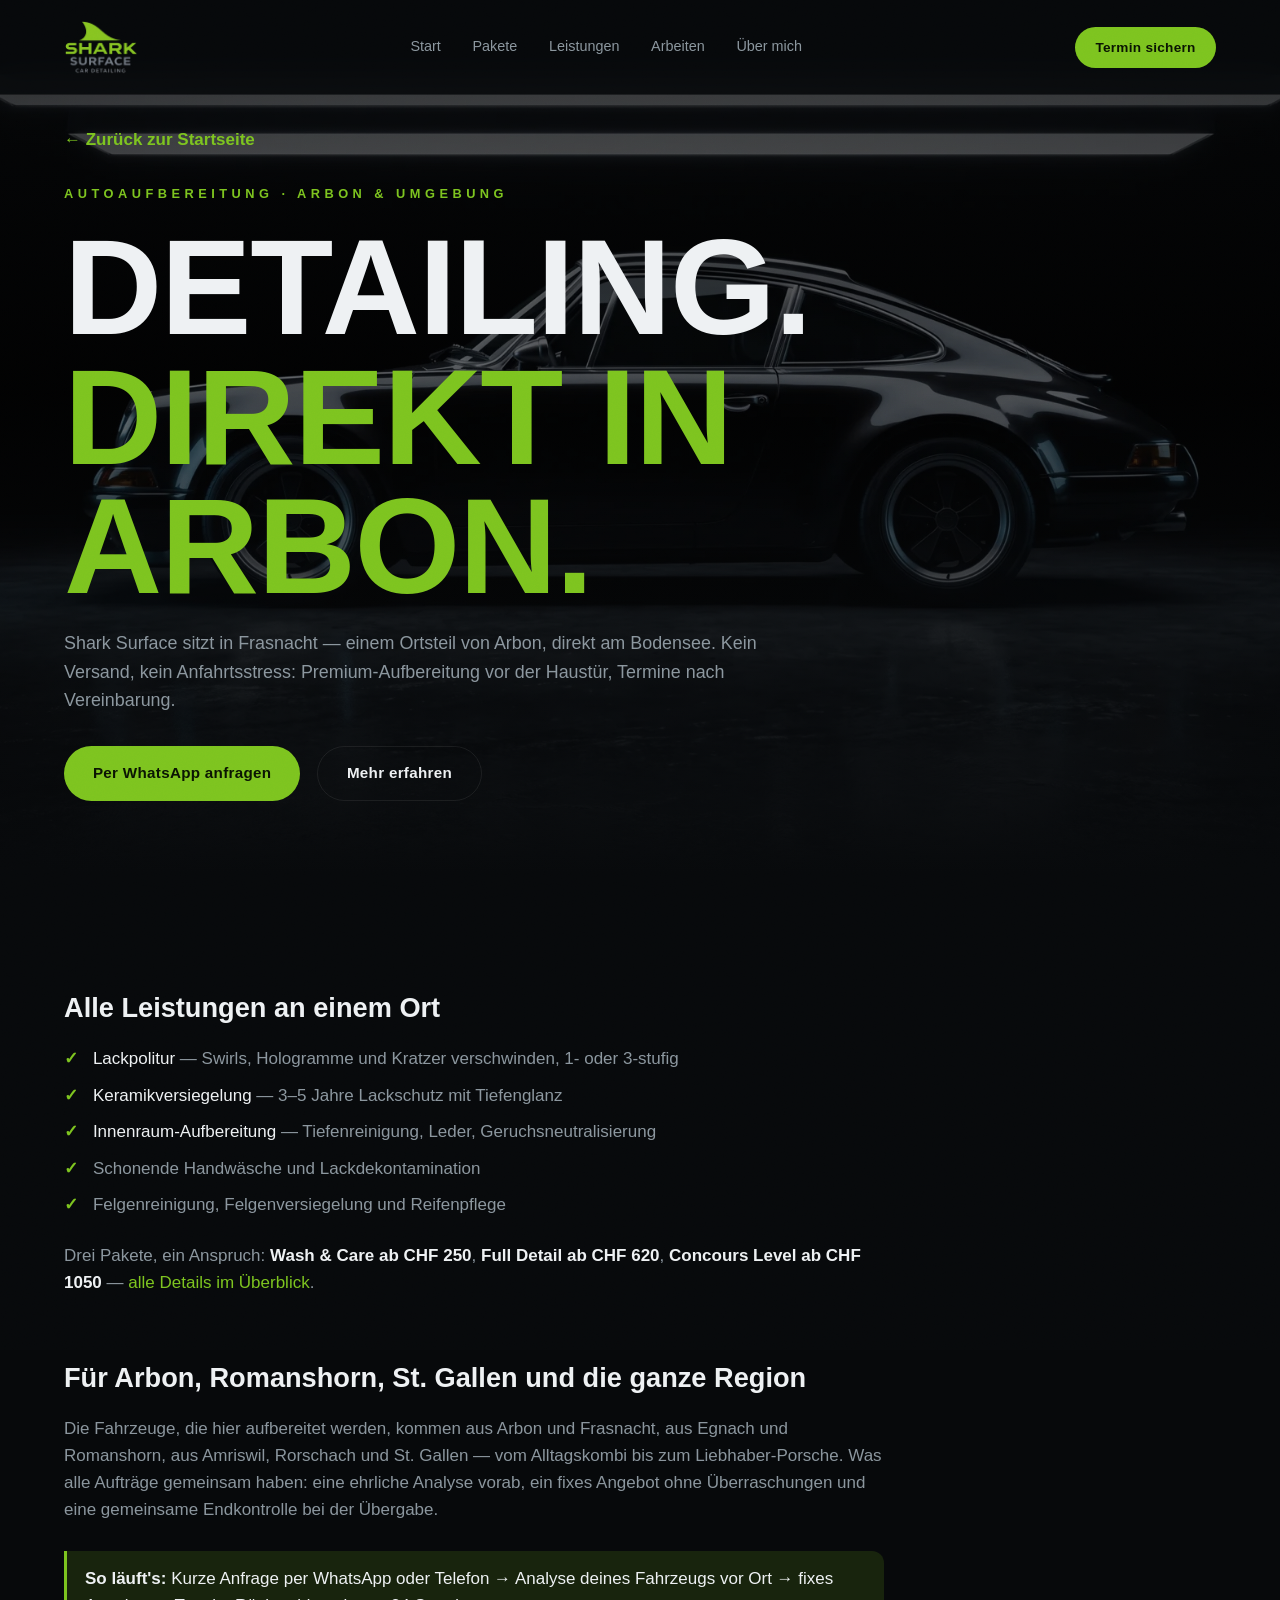
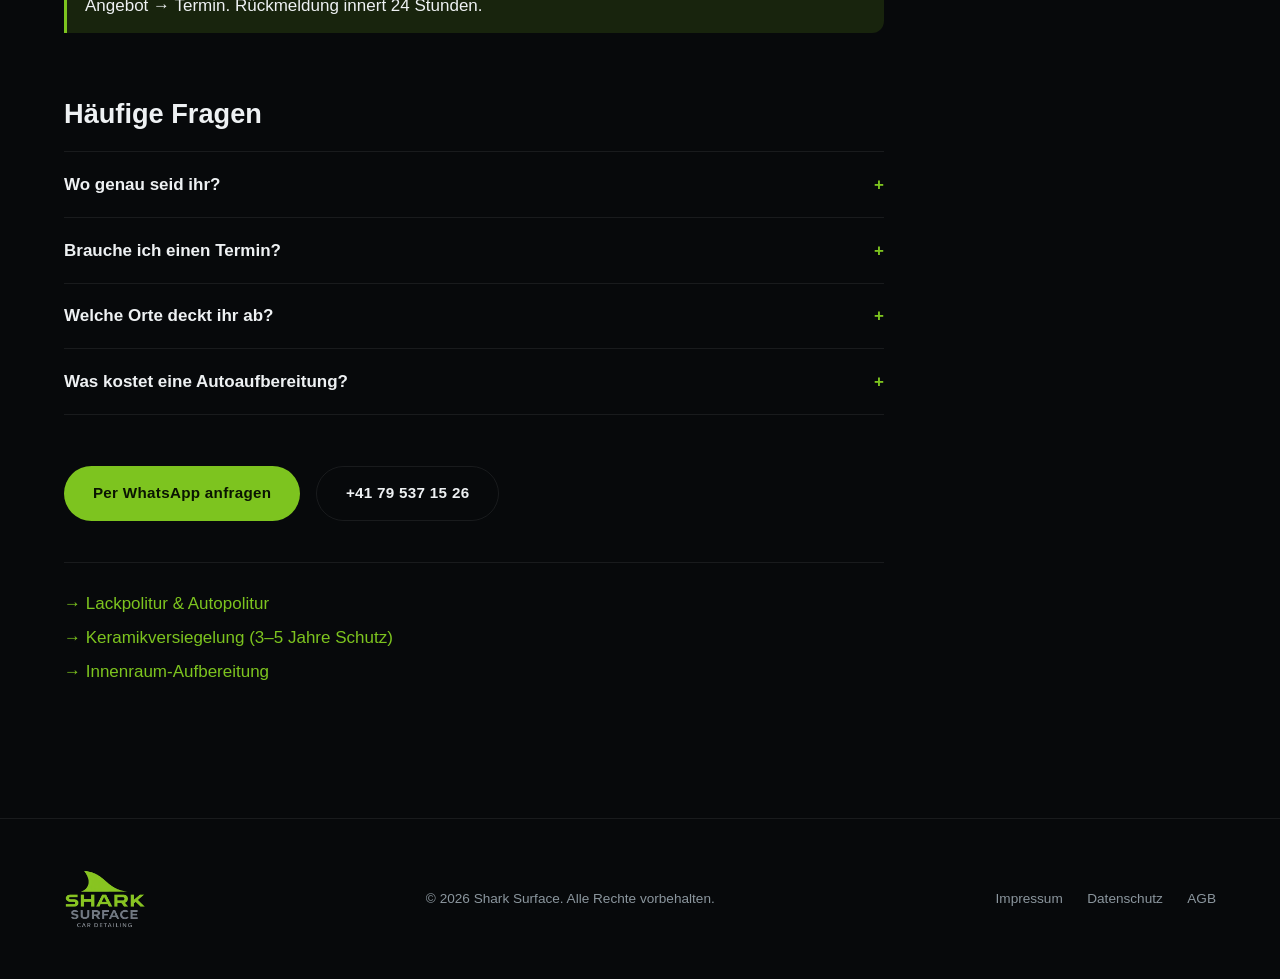
==== commit 8b334b83: "Leistungs-Sektion auf der Startseite + Leistungen in der Navigation - 4 Bild-Kacheln (#leistungen) v" ====
--- a/site/autoaufbereitung-arbon.html
+++ b/site/autoaufbereitung-arbon.html
@@ -117,6 +117,7 @@
     <div class="nav-links">
       <a href="index.html">Start</a>
       <a href="index.html#pakete">Pakete</a>
+      <a href="index.html#leistungen">Leistungen</a>
       <a href="index.html#arbeiten">Arbeiten</a>
       <a href="index.html#ueber">Über mich</a>
     </div>
--- a/site/css/main.css
+++ b/site/css/main.css
@@ -670,3 +670,14 @@
 .svc-hero-content .back { color: var(--accent); display: inline-block; margin-bottom: 1.8em; font-weight: 600; }
 .svc-hero-content .back:hover { text-decoration: underline; }
 @media (max-width: 640px) { .svc-hero-visual { min-height: 62vh; } }
+
+/* ---------- Leistungs-Kacheln (Startseite) ---------- */
+.svc-tiles { display: grid; grid-template-columns: repeat(auto-fit, minmax(230px, 1fr)); gap: 18px; }
+.svc-tile { position: relative; display: block; border-radius: 20px; overflow: hidden; border: 1px solid var(--line); aspect-ratio: 3 / 4; background: var(--bg-2); }
+.svc-tile img { width: 100%; height: 100%; object-fit: cover; filter: brightness(.62) saturate(.95); transition: transform .6s ease, filter .6s ease; }
+.svc-tile:hover img, .svc-tile:focus-visible img { transform: scale(1.05); filter: brightness(.8); }
+.svc-tile::after { content: ""; position: absolute; inset: 0; background: linear-gradient(180deg, transparent 45%, rgba(7,9,11,.88) 100%); pointer-events: none; }
+.svc-tile-label { position: absolute; left: 18px; right: 18px; bottom: 16px; z-index: 1; font-weight: 700; font-size: 1.05rem; display: flex; flex-direction: column; gap: 4px; }
+.svc-tile-label small { color: var(--accent); font-size: .78rem; font-weight: 600; letter-spacing: .08em; text-transform: uppercase; }
+.svc-tile-label em { font-style: normal; color: var(--accent); }
+@media (max-width: 640px) { .svc-tile { aspect-ratio: 16 / 10; } }
